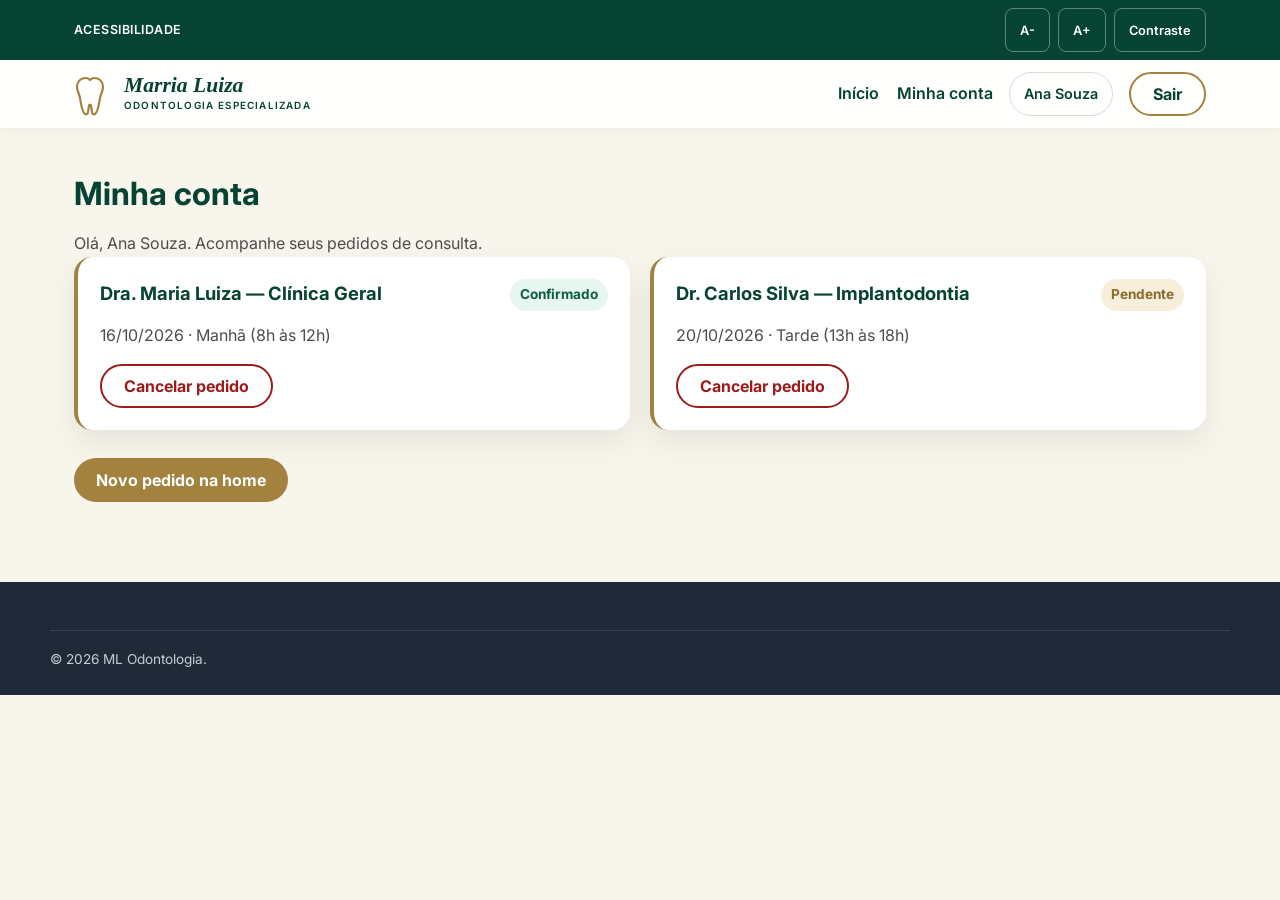
==== conta.html @ d0e0e3af "Publica prototipo da clinica acessivel." ====
<!DOCTYPE html>
<html lang="pt-BR">
<head>
    <meta charset="UTF-8">
    <meta name="viewport" content="width=device-width, initial-scale=1.0">
    <title>Minha conta | ML Odontologia</title>
    <link rel="preconnect" href="https://fonts.googleapis.com">
    <link rel="preconnect" href="https://fonts.gstatic.com" crossorigin>
    <link href="https://fonts.googleapis.com/css2?family=Inter:wght@400;600;700;800&display=swap" rel="stylesheet">
    <link rel="stylesheet" href="mockup.css">
    <script>
        (function () {
            try {
                var texto = localStorage.getItem('acessibilidade-texto');
                var contraste = localStorage.getItem('acessibilidade-contraste');
                if (texto === '1') document.documentElement.classList.add('texto-medio');
                if (texto === '2') document.documentElement.classList.add('texto-grande');
                if (contraste === '1') document.documentElement.classList.add('contraste-alto');
            } catch (erro) {}
        })();
    </script>
</head>
<body>
    <a href="#conteudo-principal" class="pular-link">Pular para o conteúdo</a>
    <header class="cabecalho">
        <div class="barra-acessibilidade">
            <nav class="barra-acessibilidade-nav" aria-label="Acessibilidade">
                <p class="barra-acessibilidade-titulo">Acessibilidade</p>
                <ul class="barra-acessibilidade-lista">
                    <li><button type="button" id="acessibilidade-diminuir" aria-label="Diminuir tamanho do texto">A-</button></li>
                    <li><button type="button" id="acessibilidade-aumentar" aria-label="Aumentar tamanho do texto">A+</button></li>
                    <li><button type="button" id="acessibilidade-contraste" aria-pressed="false" aria-label="Alternar contraste de cores">Contraste</button></li>
                </ul>
            </nav>
            <p id="acessibilidade-status" class="oculto-visualmente" aria-live="polite"></p>
        </div>
        <nav class="menu-principal" aria-label="Menu principal">
            <a href="index.html" class="logo-link">
                <svg class="logo-dente" viewBox="0 0 40 44" aria-hidden="true" focusable="false">
                    <path d="M12 6c-6 0-9 4-9 9 0 4 2 6 3 11 1 6 2 14 5 16 1 1 3 0 3-2l1-6c0-2 2-2 2 0l1 6c0 2 2 3 3 2 3-2 4-10 5-16 1-5 3-7 3-11 0-5-3-9-9-9-2 0-3 1-4 2-1-1-2-2-4-2z" fill="none" stroke="#a3823f" stroke-width="2.2"/>
                </svg>
                <span class="logo-texto"><strong>Marria Luiza</strong><span>Odontologia especializada</span></span>
            </a>
            <ul class="menu-lista">
                <li><a href="index.html">Início</a></li>
                <li><a href="conta.html" aria-current="page">Minha conta</a></li>
            </ul>
            <p class="chip-usuario" id="chip-usuario">Paciente</p>
            <button type="button" class="botao botao-linha" id="botao-sair">Sair</button>
        </nav>
    </header>
    <main id="conteudo-principal" class="pagina">
        <h1>Minha conta</h1>
        <p class="pagina-intro" id="conta-intro">Acompanhe seus pedidos de consulta.</p>
        <p id="status-lista" class="oculto-visualmente" aria-live="polite"></p>
        <div id="lista-pedidos" class="grade-pedidos"></div>
        <a class="botao botao-dourado" href="index.html#contato">Novo pedido na home</a>
    </main>
    <footer class="rodape"><p class="rodape-inferior">© 2026 ML Odontologia.</p></footer>
    <script src="mockup.js"></script>
    <script>
        const usuario = obterSessao() || { nome: 'Ana Souza', papel: 'paciente' };
        document.getElementById('chip-usuario').textContent = usuario.nome;
        document.getElementById('conta-intro').textContent = 'Olá, ' + usuario.nome + '. Acompanhe seus pedidos de consulta.';
        function classeStatus(status) {
            if (status === 'Confirmado') return 'status-confirmado';
            if (status === 'Cancelado') return 'status-cancelado';
            return 'status-pendente';
        }
        function desenhar() {
            const lista = obterPedidos().filter(function (item) {
                return item.paciente === usuario.nome || (usuario.nome === 'Ana Souza' && item.paciente === 'Ana Souza');
            });
            const caixa = document.getElementById('lista-pedidos');
            caixa.innerHTML = '';
            if (!lista.length) {
                caixa.innerHTML = '<p>Você ainda não tem pedidos.</p>';
                return;
            }
            lista.forEach(function (pedido) {
                const artigo = document.createElement('article');
                artigo.className = 'pedido';
                artigo.innerHTML = '<div class="pedido-topo"><h2>' + pedido.especialista + '</h2><span class="status ' + classeStatus(pedido.status) + '">' + pedido.status + '</span></div><p>' + pedido.data + ' · ' + pedido.turno + '</p><div class="pedido-acoes"></div>';
                if (pedido.status !== 'Cancelado') {
                    const botao = document.createElement('button');
                    botao.type = 'button';
                    botao.className = 'botao botao-perigo';
                    botao.textContent = 'Cancelar pedido';
                    botao.addEventListener('click', function () {
                        const todos = obterPedidos();
                        const alvo = todos.find(function (item) { return item.id === pedido.id; });
                        if (alvo) alvo.status = 'Cancelado';
                        salvarPedidos(todos);
                        document.getElementById('status-lista').textContent = 'Pedido cancelado.';
                        desenhar();
                    });
                    artigo.querySelector('.pedido-acoes').appendChild(botao);
                }
                caixa.appendChild(artigo);
            });
        }
        desenhar();
    </script>
</body>
</html>
---- mockup.css ----
:root {
  --verde: #064333;
  --verde-2: #0e5c46;
  --dourado: #a3823f;
  --creme: #f8f5ed;
  --branco: #ffffff;
  --texto: #4d4d4d;
  --grafite: #222222;
  --erro: #9b1c1c;
  --ok: #0e5c46;
  --raio: 18px;
  --sombra: 0 12px 32px rgba(0, 0, 0, 0.08);
}

* { box-sizing: border-box; margin: 0; padding: 0; }

html { scroll-behavior: smooth; }

html.texto-medio { font-size: 118%; }
html.texto-grande { font-size: 135%; }

body {
  font-family: Inter, "Segoe UI", sans-serif;
  color: var(--texto);
  background: var(--creme);
  line-height: 1.6;
  min-height: 100vh;
}

img { max-width: 100%; }

a { color: inherit; }

.oculto-visualmente {
  position: absolute;
  width: 1px;
  height: 1px;
  padding: 0;
  margin: -1px;
  overflow: hidden;
  clip: rect(0, 0, 0, 0);
  white-space: nowrap;
  border: 0;
}

.pular-link {
  position: absolute;
  top: -60px;
  left: 16px;
  background: var(--verde);
  color: var(--branco);
  padding: 12px 20px;
  border-radius: 8px;
  font-weight: 600;
  text-decoration: none;
  z-index: 1000;
}

.pular-link:focus { top: 8px; }

a:focus-visible,
button:focus-visible,
input:focus-visible,
select:focus-visible,
[tabindex]:focus-visible {
  outline: 3px solid var(--dourado);
  outline-offset: 3px;
}

@media (prefers-reduced-motion: reduce) {
  html { scroll-behavior: auto; }
  *, *::before, *::after {
    animation-duration: 0.001ms !important;
    transition-duration: 0.001ms !important;
  }
}

.barra-acessibilidade {
  background: var(--verde);
  color: var(--branco);
}

.barra-acessibilidade-nav {
  max-width: 1180px;
  margin: 0 auto;
  padding: 8px 24px;
  display: flex;
  flex-wrap: wrap;
  align-items: center;
  justify-content: space-between;
  gap: 8px 16px;
}

.barra-acessibilidade-titulo {
  font-size: 0.78rem;
  font-weight: 600;
  letter-spacing: 0.04em;
  text-transform: uppercase;
}

.barra-acessibilidade-lista {
  display: flex;
  flex-wrap: wrap;
  gap: 8px;
  list-style: none;
}

.barra-acessibilidade button {
  min-height: 44px;
  min-width: 44px;
  padding: 8px 14px;
  border: 1px solid rgba(255, 255, 255, 0.35);
  border-radius: 8px;
  background: transparent;
  color: var(--branco);
  font: 600 0.8rem Inter, sans-serif;
  cursor: pointer;
}

.barra-acessibilidade button:hover,
.barra-acessibilidade button[aria-pressed="true"] {
  background: rgba(255, 255, 255, 0.14);
  border-color: var(--dourado);
}

.cabecalho {
  background: rgba(255, 255, 255, 0.96);
  box-shadow: 0 2px 12px rgba(0, 0, 0, 0.05);
  position: sticky;
  top: 0;
  z-index: 50;
}

.menu-principal {
  max-width: 1180px;
  margin: 0 auto;
  padding: 12px 24px;
  display: flex;
  flex-wrap: wrap;
  align-items: center;
  gap: 16px;
}

.logo-link {
  display: flex;
  align-items: center;
  gap: 10px;
  text-decoration: none;
  color: var(--verde);
}

.logo-dente {
  width: 40px;
  height: 44px;
  flex-shrink: 0;
}

.logo-texto strong {
  display: block;
  font-family: Georgia, "Times New Roman", serif;
  font-size: 1.35rem;
  font-weight: 600;
  font-style: italic;
  line-height: 1.1;
}

.logo-texto span {
  display: block;
  font-size: 0.62rem;
  letter-spacing: 0.12em;
  text-transform: uppercase;
  font-weight: 600;
}

.menu-lista {
  display: flex;
  flex-wrap: wrap;
  gap: 18px;
  list-style: none;
  margin-left: auto;
  align-items: center;
}

.menu-lista a {
  text-decoration: none;
  color: var(--verde);
  font-weight: 600;
}

.chip-usuario {
  display: inline-flex;
  align-items: center;
  min-height: 44px;
  padding: 6px 14px;
  border: 1px solid #d7ddd9;
  border-radius: 999px;
  font-size: 0.9rem;
  color: var(--verde);
  font-weight: 600;
}

.botao {
  display: inline-flex;
  align-items: center;
  justify-content: center;
  min-height: 44px;
  padding: 10px 22px;
  border: 0;
  border-radius: 50px;
  font: 700 1rem Inter, sans-serif;
  text-decoration: none;
  cursor: pointer;
}

.botao-dourado {
  background: var(--dourado);
  color: var(--branco);
}

.botao-verde {
  background: var(--verde);
  color: var(--branco);
}

.botao-linha {
  background: transparent;
  color: var(--verde);
  border: 2px solid var(--dourado);
}

.botao-claro {
  background: transparent;
  color: var(--branco);
  border: 2px solid rgba(255, 255, 255, 0.65);
}

.botao-perigo {
  background: transparent;
  color: var(--erro);
  border: 2px solid var(--erro);
}

.acoes-cabecalho {
  display: flex;
  flex-wrap: wrap;
  gap: 10px;
}

.hero-inicio {
  background: linear-gradient(135deg, var(--verde) 0%, var(--verde-2) 100%);
  color: var(--branco);
  padding: 80px 24px;
}

.hero-caixa {
  max-width: 1180px;
  margin: 0 auto;
}

.hero-selo {
  display: inline-block;
  padding: 10px 18px;
  border-radius: 50px;
  background: rgba(255, 255, 255, 0.12);
  font-size: 0.8rem;
  font-weight: 600;
  letter-spacing: 0.08em;
  margin-bottom: 22px;
}

.hero-inicio h1 {
  font-size: clamp(2rem, 4vw, 3.2rem);
  line-height: 1.15;
  max-width: 16ch;
  margin-bottom: 20px;
}

.hero-inicio p {
  max-width: 38rem;
  margin-bottom: 28px;
  color: rgba(255, 255, 255, 0.92);
}

.hero-acoes {
  display: flex;
  flex-wrap: wrap;
  gap: 14px;
  list-style: none;
}

.pagina {
  max-width: 1180px;
  margin: 0 auto;
  padding: 40px 24px 80px;
}

.pagina h1,
.secao h2 {
  color: var(--verde);
  margin-bottom: 12px;
}

.secao {
  max-width: 1180px;
  margin: 0 auto;
  padding: 70px 24px;
}

.secao-intro {
  max-width: 40rem;
  margin-bottom: 28px;
}

.grade-simples {
  display: grid;
  grid-template-columns: repeat(auto-fit, minmax(220px, 1fr));
  gap: 18px;
  list-style: none;
}

.cartao {
  background: var(--branco);
  border-radius: var(--raio);
  box-shadow: var(--sombra);
  padding: 28px;
}

.form-estreito {
  max-width: 460px;
  margin: 24px auto 0;
}

.abas {
  display: grid;
  grid-template-columns: 1fr 1fr;
  border-bottom: 1px solid #e5e7eb;
  margin-bottom: 24px;
}

.aba {
  min-height: 48px;
  border: 0;
  background: transparent;
  font: 600 1rem Inter, sans-serif;
  color: var(--texto);
  cursor: pointer;
  border-bottom: 3px solid transparent;
}

.aba[aria-selected="true"] {
  color: var(--verde);
  border-bottom-color: var(--dourado);
}

.campo {
  margin-bottom: 18px;
}

.campo label {
  display: block;
  margin-bottom: 6px;
  color: var(--verde);
  font-weight: 600;
}

.campo input,
.campo select {
  width: 100%;
  min-height: 48px;
  padding: 10px 14px;
  border: 2px solid #cfd4d8;
  border-radius: 12px;
  font: 1rem Inter, sans-serif;
}

.campo-erro {
  min-height: 1.3em;
  margin-top: 6px;
  color: var(--erro);
  font-weight: 600;
  font-size: 0.92rem;
}

.contas-demo {
  margin-top: 22px;
  padding-top: 18px;
  border-top: 1px solid #ececec;
  font-size: 0.92rem;
}

.contas-demo button {
  display: block;
  width: 100%;
  text-align: left;
  margin-top: 8px;
  min-height: 44px;
  padding: 8px 12px;
  border: 1px solid #d7ddd9;
  border-radius: 10px;
  background: #f3faf7;
  color: var(--verde);
  font: 600 0.92rem Inter, sans-serif;
  cursor: pointer;
}

.grade-pedidos {
  display: grid;
  grid-template-columns: repeat(auto-fit, minmax(280px, 1fr));
  gap: 20px;
  margin-bottom: 28px;
}

.pedido {
  background: var(--branco);
  border-radius: var(--raio);
  box-shadow: var(--sombra);
  padding: 22px;
  border-left: 4px solid var(--dourado);
}

.pedido-topo {
  display: flex;
  justify-content: space-between;
  gap: 12px;
  align-items: flex-start;
  margin-bottom: 12px;
}

.pedido h2 {
  color: var(--verde);
  font-size: 1.15rem;
}

.status {
  display: inline-flex;
  align-items: center;
  min-height: 32px;
  padding: 4px 10px;
  border-radius: 999px;
  font-size: 0.85rem;
  font-weight: 700;
}

.status-confirmado { background: #e7f6ee; color: var(--ok); }
.status-pendente { background: #f7eedc; color: #8a6b2f; }
.status-cancelado { background: #fde8e8; color: var(--erro); }

.pedido-acoes {
  display: flex;
  flex-wrap: wrap;
  gap: 10px;
  margin-top: 16px;
}

.layout-painel {
  display: grid;
  grid-template-columns: 180px 1fr;
  gap: 28px;
  align-items: start;
}

.painel-nav {
  display: flex;
  flex-direction: column;
  gap: 6px;
}

.painel-nav a {
  min-height: 44px;
  padding: 10px 12px;
  border-radius: 10px;
  color: var(--verde);
  font-weight: 600;
  text-decoration: none;
}

.painel-nav a[aria-current="page"] {
  background: var(--branco);
  box-shadow: var(--sombra);
}

.painel-grid {
  display: grid;
  grid-template-columns: 1fr 260px;
  gap: 20px;
}

.tabela-wrap { overflow-x: auto; }

table {
  width: 100%;
  border-collapse: collapse;
}

th, td {
  text-align: left;
  padding: 14px 10px;
  border-bottom: 1px solid #ececec;
  font-size: 0.95rem;
}

th { color: var(--verde); }

.acoes-linha {
  display: flex;
  flex-wrap: wrap;
  gap: 8px;
}

.acoes-linha .botao {
  min-height: 40px;
  padding: 6px 12px;
  font-size: 0.88rem;
}

.agenda-item {
  display: flex;
  justify-content: space-between;
  padding: 12px 0;
  border-bottom: 1px solid #ececec;
}

.hora {
  font-weight: 700;
  color: var(--verde);
}

.blocos-admin {
  display: grid;
  grid-template-columns: 1fr 1fr;
  gap: 20px;
  margin-top: 20px;
}

.lista-simples { list-style: none; }

.lista-simples li {
  display: flex;
  justify-content: space-between;
  gap: 12px;
  padding: 12px 0;
  border-bottom: 1px solid #ececec;
}

.cta {
  background: linear-gradient(135deg, var(--verde) 0%, var(--verde-2) 100%);
  color: var(--branco);
  padding: 70px 24px;
  text-align: center;
}

.cta h2 {
  color: var(--branco);
  font-size: 2rem;
  margin-bottom: 12px;
}

.cta p {
  max-width: 36rem;
  margin: 0 auto 24px;
  color: rgba(255, 255, 255, 0.92);
}

.rodape {
  background: #1f2937;
  color: #c7ccd3;
  padding: 48px 24px 24px;
}

.rodape-conteudo {
  max-width: 1180px;
  margin: 0 auto 24px;
  display: flex;
  flex-wrap: wrap;
  gap: 40px;
}

.rodape h2,
.rodape h3 { color: var(--branco); margin-bottom: 12px; }

.rodape ul { list-style: none; }

.rodape a {
  color: #c7ccd3;
  text-decoration: none;
}

.rodape a:hover,
.rodape a:focus-visible { color: #c6a75e; }

.rodape-inferior {
  max-width: 1180px;
  margin: 0 auto;
  padding-top: 18px;
  border-top: 1px solid #374151;
  font-size: 0.85rem;
}

@media (max-width: 800px) {
  .layout-painel,
  .painel-grid,
  .blocos-admin {
    grid-template-columns: 1fr;
  }

  .menu-lista { margin-left: 0; width: 100%; }
}

html.contraste-alto {
  --verde: #ffff00;
  --dourado: #ffff00;
  --texto: #ffffff;
  --erro: #ff9b9b;
}

html.contraste-alto body,
html.contraste-alto .cabecalho,
html.contraste-alto .cartao,
html.contraste-alto .pedido,
html.contraste-alto .barra-acessibilidade,
html.contraste-alto .rodape,
html.contraste-alto .hero-inicio,
html.contraste-alto .cta {
  background: #000 !important;
  color: #fff;
}

html.contraste-alto h1,
html.contraste-alto h2,
html.contraste-alto .menu-lista a,
html.contraste-alto .logo-link {
  color: #ffff00 !important;
}

html.contraste-alto .botao-dourado,
html.contraste-alto .botao-verde {
  background: #ffff00 !important;
  color: #000 !important;
}
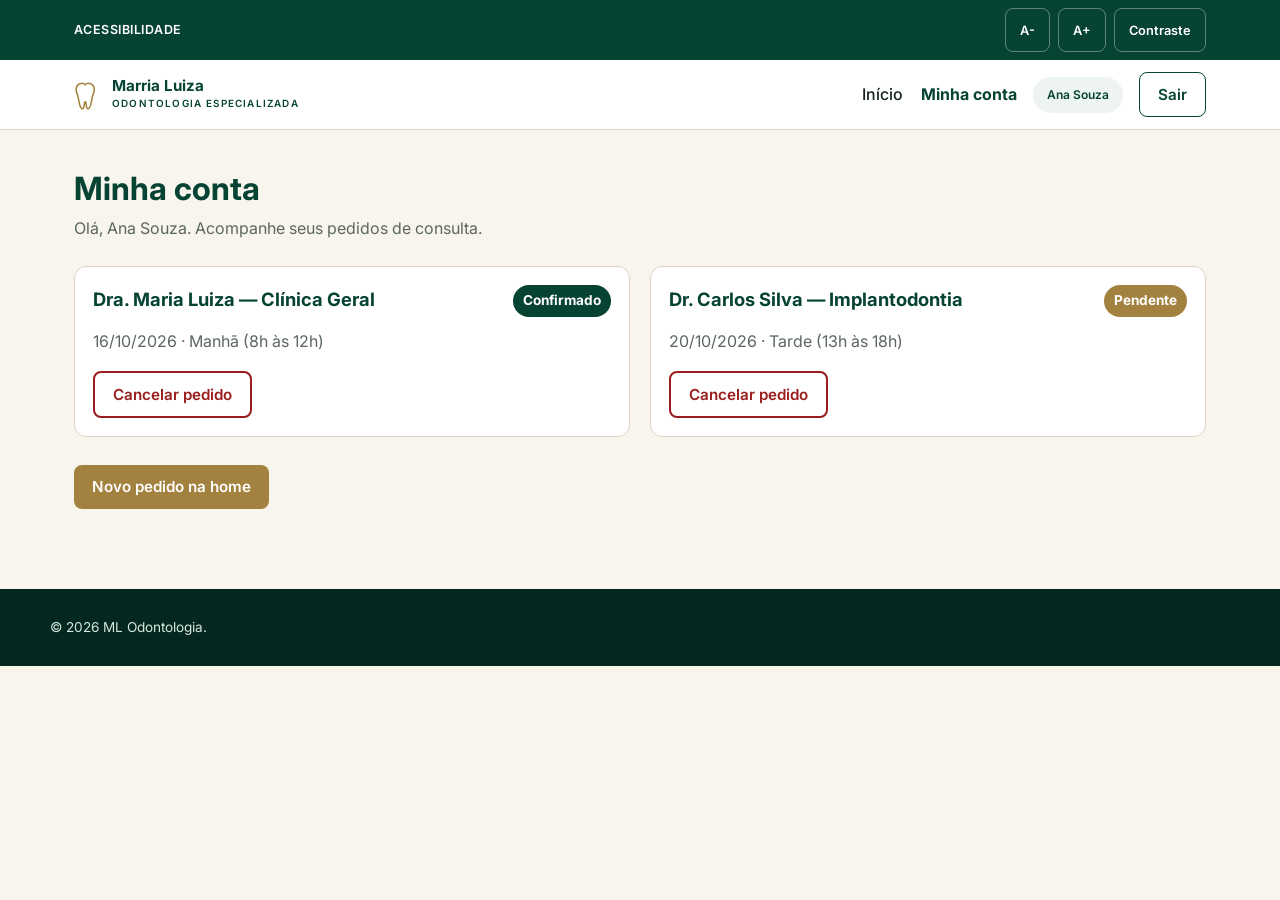
==== commit 489290c4: "Aplica o visual do prototipo nas paginas Entrar, Conta e Painel." ====
--- a/conta.html
+++ b/conta.html
@@ -74,7 +74,7 @@
             const caixa = document.getElementById('lista-pedidos');
             caixa.innerHTML = '';
             if (!lista.length) {
-                caixa.innerHTML = '<p>Você ainda não tem pedidos.</p>';
+                caixa.innerHTML = '<p class="lista-vazia">Você ainda não tem pedidos.</p>';
                 return;
             }
             lista.forEach(function (pedido) {
--- a/mockup.css
+++ b/mockup.css
@@ -4,12 +4,15 @@
   --dourado: #a3823f;
   --creme: #f8f5ed;
   --branco: #ffffff;
-  --texto: #4d4d4d;
-  --grafite: #222222;
+  --texto: #5b675f;
+  --ink: #14241c;
+  --grafite: #14241c;
+  --linha: #ddd4c4;
+  --suave: #eef4f0;
   --erro: #9b1c1c;
   --ok: #0e5c46;
-  --raio: 18px;
-  --sombra: 0 12px 32px rgba(0, 0, 0, 0.08);
+  --raio: 16px;
+  --sombra: none;
 }
 
 * { box-sizing: border-box; margin: 0; padding: 0; }
@@ -124,8 +127,8 @@
 }
 
 .cabecalho {
-  background: rgba(255, 255, 255, 0.96);
-  box-shadow: 0 2px 12px rgba(0, 0, 0, 0.05);
+  background: var(--branco);
+  border-bottom: 1px solid var(--linha);
   position: sticky;
   top: 0;
   z-index: 50;
@@ -150,18 +153,17 @@
 }
 
 .logo-dente {
-  width: 40px;
-  height: 44px;
+  width: 28px;
+  height: 31px;
   flex-shrink: 0;
 }
 
 .logo-texto strong {
   display: block;
-  font-family: Georgia, "Times New Roman", serif;
-  font-size: 1.35rem;
-  font-weight: 600;
-  font-style: italic;
-  line-height: 1.1;
+  font-size: 0.95rem;
+  font-weight: 700;
+  line-height: 1.2;
+  color: var(--verde);
 }
 
 .logo-texto span {
@@ -183,18 +185,24 @@
 
 .menu-lista a {
   text-decoration: none;
-  color: var(--verde);
-  font-weight: 600;
+  color: var(--ink);
+  font-weight: 500;
+}
+
+.menu-lista a[aria-current="page"] {
+  color: var(--verde);
+  font-weight: 700;
 }
 
 .chip-usuario {
   display: inline-flex;
   align-items: center;
-  min-height: 44px;
+  min-height: 36px;
   padding: 6px 14px;
-  border: 1px solid #d7ddd9;
+  border: 0;
   border-radius: 999px;
-  font-size: 0.9rem;
+  background: var(--suave);
+  font-size: 0.75rem;
   color: var(--verde);
   font-weight: 600;
 }
@@ -204,10 +212,10 @@
   align-items: center;
   justify-content: center;
   min-height: 44px;
-  padding: 10px 22px;
+  padding: 12px 18px;
   border: 0;
-  border-radius: 50px;
-  font: 700 1rem Inter, sans-serif;
+  border-radius: 8px;
+  font: 600 0.95rem Inter, sans-serif;
   text-decoration: none;
   cursor: pointer;
 }
@@ -225,7 +233,7 @@
 .botao-linha {
   background: transparent;
   color: var(--verde);
-  border: 2px solid var(--dourado);
+  border: 1.5px solid var(--verde);
 }
 
 .botao-claro {
@@ -294,10 +302,23 @@
   padding: 40px 24px 80px;
 }
 
+.pagina-centro {
+  display: flex;
+  justify-content: center;
+}
+
 .pagina h1,
 .secao h2 {
   color: var(--verde);
-  margin-bottom: 12px;
+  font-size: clamp(1.6rem, 3vw, 2rem);
+  line-height: 1.2;
+  margin-bottom: 8px;
+}
+
+.pagina-intro {
+  color: var(--texto);
+  margin-bottom: 24px;
+  max-width: 36rem;
 }
 
 .secao {
@@ -320,36 +341,37 @@
 
 .cartao {
   background: var(--branco);
+  border: 1px solid var(--linha);
   border-radius: var(--raio);
-  box-shadow: var(--sombra);
-  padding: 28px;
+  padding: 32px;
 }
 
 .form-estreito {
-  max-width: 460px;
-  margin: 24px auto 0;
+  width: 100%;
+  max-width: 480px;
+  margin: 16px auto 0;
 }
 
 .abas {
   display: grid;
   grid-template-columns: 1fr 1fr;
-  border-bottom: 1px solid #e5e7eb;
-  margin-bottom: 24px;
+  gap: 8px;
+  margin: 20px 0 24px;
 }
 
 .aba {
-  min-height: 48px;
+  min-height: 44px;
   border: 0;
-  background: transparent;
-  font: 600 1rem Inter, sans-serif;
-  color: var(--texto);
+  border-radius: 8px;
+  background: var(--suave);
+  font: 600 0.95rem Inter, sans-serif;
+  color: var(--verde);
   cursor: pointer;
-  border-bottom: 3px solid transparent;
 }
 
 .aba[aria-selected="true"] {
-  color: var(--verde);
-  border-bottom-color: var(--dourado);
+  background: var(--verde);
+  color: var(--branco);
 }
 
 .campo {
@@ -359,18 +381,37 @@
 .campo label {
   display: block;
   margin-bottom: 6px;
-  color: var(--verde);
+  color: var(--ink);
   font-weight: 600;
+  font-size: 0.88rem;
 }
 
 .campo input,
 .campo select {
   width: 100%;
   min-height: 48px;
-  padding: 10px 14px;
-  border: 2px solid #cfd4d8;
-  border-radius: 12px;
+  padding: 12px 14px;
+  border: 1px solid var(--linha);
+  border-radius: 8px;
+  background: var(--branco);
   font: 1rem Inter, sans-serif;
+  color: var(--ink);
+}
+
+.formulario-legenda {
+  margin-bottom: 16px;
+  font-size: 0.92rem;
+}
+
+.campo-obrigatorio {
+  color: var(--erro);
+  margin-left: 2px;
+}
+
+.campo-dica {
+  margin-top: 6px;
+  font-size: 0.88rem;
+  color: #555;
 }
 
 .campo-erro {
@@ -381,11 +422,17 @@
   font-size: 0.92rem;
 }
 
+.campo input[aria-invalid="true"],
+.campo select[aria-invalid="true"] {
+  border-color: var(--erro);
+}
+
 .contas-demo {
   margin-top: 22px;
   padding-top: 18px;
-  border-top: 1px solid #ececec;
-  font-size: 0.92rem;
+  border-top: 1px solid var(--linha);
+  font-size: 0.88rem;
+  color: var(--texto);
 }
 
 .contas-demo button {
@@ -395,11 +442,11 @@
   margin-top: 8px;
   min-height: 44px;
   padding: 8px 12px;
-  border: 1px solid #d7ddd9;
-  border-radius: 10px;
-  background: #f3faf7;
-  color: var(--verde);
-  font: 600 0.92rem Inter, sans-serif;
+  border: 1px solid var(--linha);
+  border-radius: 8px;
+  background: var(--suave);
+  color: var(--verde);
+  font: 600 0.88rem Inter, sans-serif;
   cursor: pointer;
 }
 
@@ -412,10 +459,9 @@
 
 .pedido {
   background: var(--branco);
-  border-radius: var(--raio);
-  box-shadow: var(--sombra);
-  padding: 22px;
-  border-left: 4px solid var(--dourado);
+  border: 1px solid var(--linha);
+  border-radius: 12px;
+  padding: 18px;
 }
 
 .pedido-topo {
@@ -441,9 +487,9 @@
   font-weight: 700;
 }
 
-.status-confirmado { background: #e7f6ee; color: var(--ok); }
-.status-pendente { background: #f7eedc; color: #8a6b2f; }
-.status-cancelado { background: #fde8e8; color: var(--erro); }
+.status-confirmado { background: var(--verde); color: var(--branco); }
+.status-pendente { background: var(--dourado); color: var(--branco); }
+.status-cancelado { background: #8a3b2a; color: var(--branco); }
 
 .pedido-acoes {
   display: flex;
@@ -561,10 +607,18 @@
   color: rgba(255, 255, 255, 0.92);
 }
 
+.lista-vazia {
+  background: var(--branco);
+  border: 1px solid var(--linha);
+  border-radius: 12px;
+  padding: 24px;
+  color: var(--texto);
+}
+
 .rodape {
-  background: #1f2937;
-  color: #c7ccd3;
-  padding: 48px 24px 24px;
+  background: #04281f;
+  color: #d5e6df;
+  padding: 28px 24px;
 }
 
 .rodape-conteudo {
@@ -591,8 +645,8 @@
 .rodape-inferior {
   max-width: 1180px;
   margin: 0 auto;
-  padding-top: 18px;
-  border-top: 1px solid #374151;
+  padding-top: 0;
+  border-top: 0;
   font-size: 0.85rem;
 }
 
@@ -633,7 +687,19 @@
 }
 
 html.contraste-alto .botao-dourado,
-html.contraste-alto .botao-verde {
+html.contraste-alto .botao-verde,
+html.contraste-alto .aba[aria-selected="true"],
+html.contraste-alto .status-confirmado,
+html.contraste-alto .status-pendente,
+html.contraste-alto .status-cancelado {
   background: #ffff00 !important;
   color: #000 !important;
 }
+
+html.contraste-alto .aba,
+html.contraste-alto .chip-usuario,
+html.contraste-alto .contas-demo button {
+  background: #000 !important;
+  color: #ffff00 !important;
+  border: 1px solid #ffff00;
+}
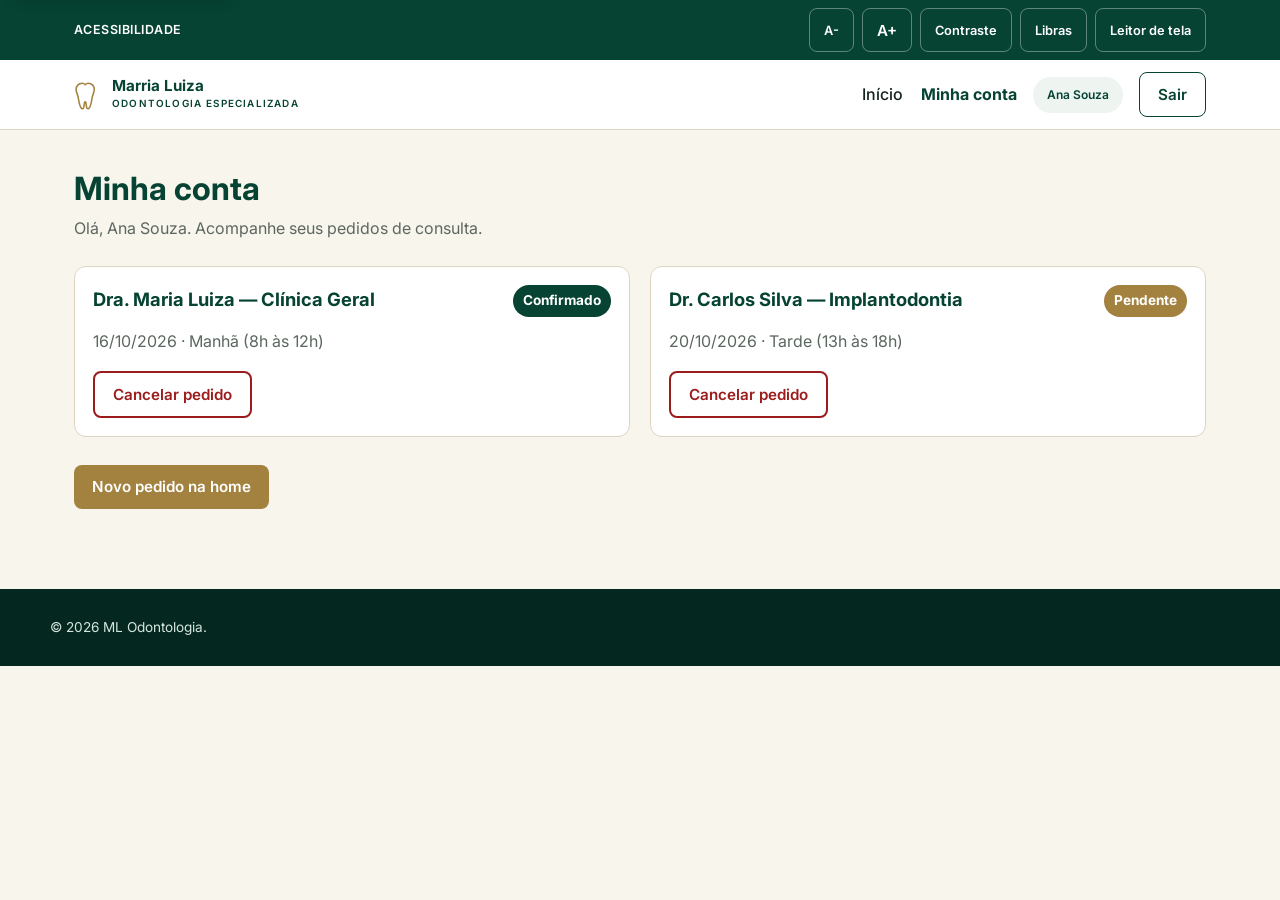
==== commit c2e0c223: "Aplica Libras e leitor de tela nas telas de entrar, cadastro, conta e painel." ====
--- a/conta.html
+++ b/conta.html
@@ -7,7 +7,7 @@
     <link rel="preconnect" href="https://fonts.googleapis.com">
     <link rel="preconnect" href="https://fonts.gstatic.com" crossorigin>
     <link href="https://fonts.googleapis.com/css2?family=Inter:wght@400;600;700;800&display=swap" rel="stylesheet">
-    <link rel="stylesheet" href="mockup.css">
+    <link rel="stylesheet" href="mockup.css?v=a11y">
     <script>
         (function () {
             try {
@@ -30,6 +30,8 @@
                     <li><button type="button" id="acessibilidade-diminuir" aria-label="Diminuir tamanho do texto">A-</button></li>
                     <li><button type="button" id="acessibilidade-aumentar" aria-label="Aumentar tamanho do texto">A+</button></li>
                     <li><button type="button" id="acessibilidade-contraste" aria-pressed="false" aria-label="Alternar contraste de cores">Contraste</button></li>
+                    <li><button type="button" id="acessibilidade-libras" aria-pressed="false" aria-label="Ativar tradutor de Libras">Libras</button></li>
+                    <li><button type="button" id="acessibilidade-leitor" aria-pressed="false" aria-label="Ativar ou pausar leitura em voz alta da página">Leitor de tela</button></li>
                 </ul>
             </nav>
             <p id="acessibilidade-status" class="oculto-visualmente" aria-live="polite"></p>
@@ -49,7 +51,7 @@
             <button type="button" class="botao botao-linha" id="botao-sair">Sair</button>
         </nav>
     </header>
-    <main id="conteudo-principal" class="pagina">
+    <main id="conteudo-principal" class="pagina" tabindex="-1">
         <h1>Minha conta</h1>
         <p class="pagina-intro" id="conta-intro">Acompanhe seus pedidos de consulta.</p>
         <p id="status-lista" class="oculto-visualmente" aria-live="polite"></p>
@@ -57,7 +59,14 @@
         <a class="botao botao-dourado" href="index.html#contato">Novo pedido na home</a>
     </main>
     <footer class="rodape"><p class="rodape-inferior">© 2026 ML Odontologia.</p></footer>
-    <script src="mockup.js"></script>
+    <div vw class="enabled">
+        <div vw-access-button class="active"></div>
+        <div vw-plugin-wrapper>
+            <div class="vw-plugin-top-wrapper"></div>
+        </div>
+    </div>
+    <script src="https://vlibras.gov.br/app/vlibras-plugin.js"></script>
+    <script src="mockup.js?v=a11y"></script>
     <script>
         const usuario = obterSessao() || { nome: 'Ana Souza', papel: 'paciente' };
         document.getElementById('chip-usuario').textContent = usuario.nome;
--- a/mockup.css
+++ b/mockup.css
@@ -50,16 +50,24 @@
   position: absolute;
   top: -60px;
   left: 16px;
-  background: var(--verde);
-  color: var(--branco);
+  background: var(--branco);
+  color: var(--verde);
   padding: 12px 20px;
   border-radius: 8px;
-  font-weight: 600;
+  border: 2px solid var(--dourado);
+  box-shadow: 0 4px 16px rgba(0, 0, 0, 0.25);
+  font-weight: 700;
   text-decoration: none;
   z-index: 1000;
 }
 
-.pular-link:focus { top: 8px; }
+.pular-link:focus,
+.pular-link:focus-visible {
+  top: 8px;
+  z-index: 1100;
+  outline: 3px solid var(--dourado);
+  outline-offset: 3px;
+}
 
 a:focus-visible,
 button:focus-visible,
@@ -124,6 +132,18 @@
 .barra-acessibilidade button[aria-pressed="true"] {
   background: rgba(255, 255, 255, 0.14);
   border-color: var(--dourado);
+}
+
+#acessibilidade-aumentar {
+  font-size: 0.95rem;
+}
+
+[vw] {
+  display: none !important;
+}
+
+html:not(.libras-ativo) .vlibras-flutuante {
+  display: none !important;
 }
 
 .cabecalho {
